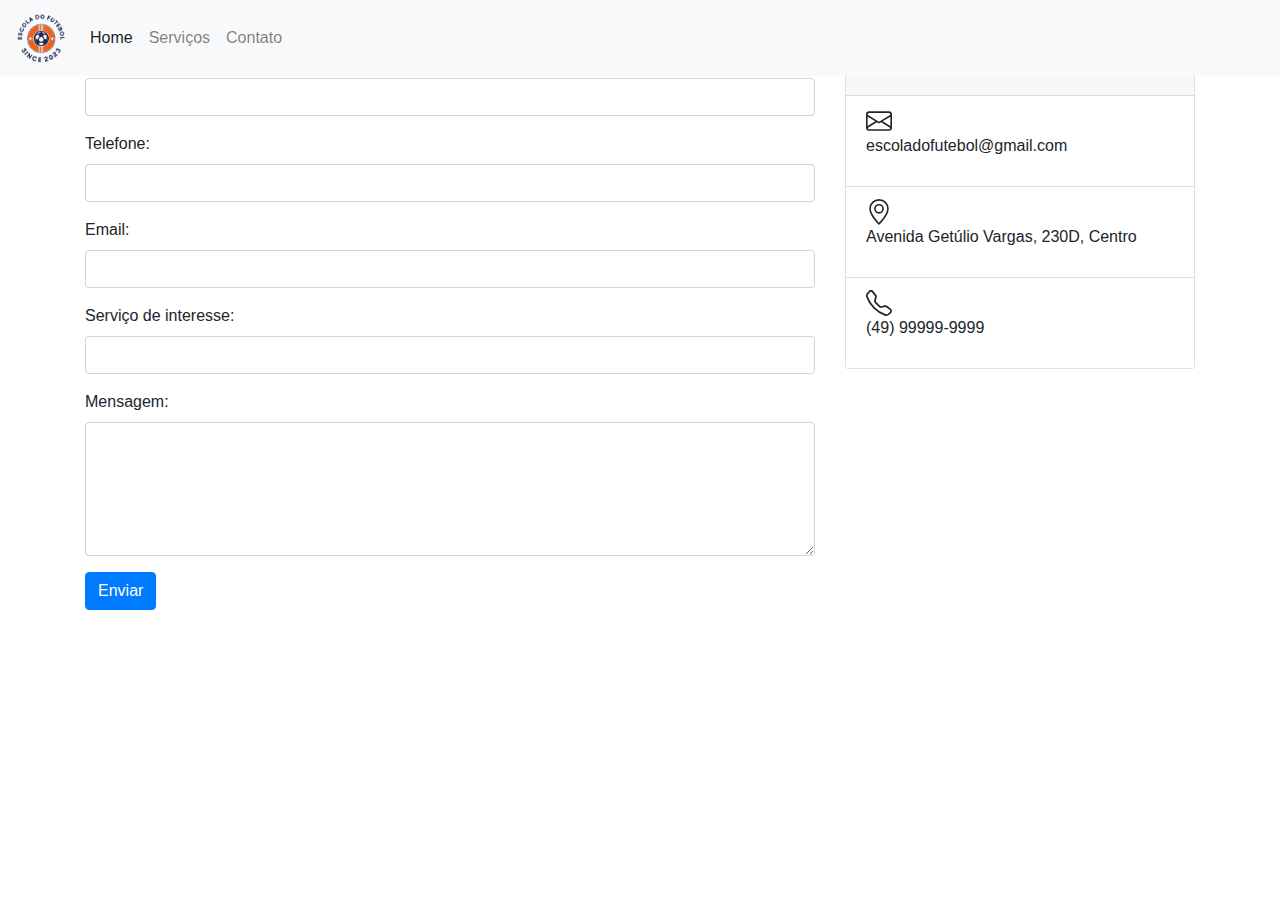
==== contact.html @ c1ec1e51 "images fix" ====
<!DOCTYPE html>
<html lang="en">
<head>
    <meta charset="UTF-8">
    <meta name="viewport" content="width=device-width, initial-scale=1.0">
    <title>Minha Navbar</title>
    <!-- Adicione os links para os arquivos CSS do Bootstrap -->
    <link href="https://maxcdn.bootstrapcdn.com/bootstrap/4.5.2/css/bootstrap.min.css" rel="stylesheet">
    <link href="contact.css" rel="stylesheet">

</head>
<body>

  <header>
    <nav class="navbar navbar-expand-md fixed-top  navbar-light bg-light">
      <a class="navbar-brand" href="#"><img src="logo2.png" height="50px" width="50px"></a>
      <button class="navbar-toggler" type="button" data-toggle="collapse" data-target="#navbarCollapse" aria-controls="navbarCollapse" aria-expanded="false" aria-label="Toggle navigation">
        <span class="navbar-toggler-icon"></span>
      </button>
      <div class="collapse navbar-collapse" id="navbarCollapse">
        <ul class="navbar-nav mr-auto">
          <li class="nav-item active">
            <a class="nav-link" href="index.html">Home <span class="sr-only">(current)</span></a>
          </li>
          <li class="nav-item">
            <a class="nav-link" href="servicos.html">Serviços</a>
             </li>
          <li class="nav-item">
            <a class="nav-link" href="contact.html">Contato</a>
             </li>
        </ul>
      </div>
    </nav>
  </header>

      <main class="main">
        <div class="container">
          <h2>Entre em Contato e solicite um Orçamento</h2>
          <div class="row">
            <div class="col-lg-8">
          <form action="#" method="post"> 
              <div class="form-group">
                  <label for="nome">Nome:</label>
                  <input type="text" class="form-control" id="nome" name="nome" required>
              </div>

              <div class="form-group">
                <label for="nome">Telefone:</label>
                <input type="text" class="form-control" id="telefone" name="telefone" required>
            </div>
      
      
              <div class="form-group">
                  <label for="email">Email:</label>
                  <input type="email" class="form-control" id="email" name="email" required>
              </div>
              <div class="form-group">
                <label for="email">Serviço de interesse:</label>
                <input type="email" class="form-control" id="serivco" name="servico" required>
            </div>
 
              <div class="form-group">
                  <label for="mensagem">Mensagem:</label>
                  <textarea class="form-control" id="mensagem" name="mensagem" rows="5" required></textarea>
              </div>
      
              <button type="submit" class="btn btn-primary">Enviar</button>
          </form>
            </div>
            <div class="col-sm-4 mt-8">
              <div class="card" style="width: 100%;">
                <div class="card-header">
                  Contatos
                </div>
                <ul class="list-group list-group-flush">
                  <li class="list-group-item"><svg xmlns="http://www.w3.org/2000/svg" width="26" height="26" fill="currentColor" class="bi bi-envelope" viewBox="0 0 16 16">
                    <path d="M0 4a2 2 0 0 1 2-2h12a2 2 0 0 1 2 2v8a2 2 0 0 1-2 2H2a2 2 0 0 1-2-2V4Zm2-1a1 1 0 0 0-1 1v.217l7 4.2 7-4.2V4a1 1 0 0 0-1-1H2Zm13 2.383-4.708 2.825L15 11.105V5.383Zm-.034 6.876-5.64-3.471L8 9.583l-1.326-.795-5.64 3.47A1 1 0 0 0 2 13h12a1 1 0 0 0 .966-.741ZM1 11.105l4.708-2.897L1 5.383v5.722Z"/>
                  </svg><p> escoladofutebol@gmail.com</p></li>
                  <li class="list-group-item"><svg xmlns="http://www.w3.org/2000/svg" width="26" height="26" fill="currentColor" class="bi bi-geo-alt" viewBox="0 0 16 16">
                    <path d="M12.166 8.94c-.524 1.062-1.234 2.12-1.96 3.07A31.493 31.493 0 0 1 8 14.58a31.481 31.481 0 0 1-2.206-2.57c-.726-.95-1.436-2.008-1.96-3.07C3.304 7.867 3 6.862 3 6a5 5 0 0 1 10 0c0 .862-.305 1.867-.834 2.94zM8 16s6-5.686 6-10A6 6 0 0 0 2 6c0 4.314 6 10 6 10z"/>
                    <path d="M8 8a2 2 0 1 1 0-4 2 2 0 0 1 0 4zm0 1a3 3 0 1 0 0-6 3 3 0 0 0 0 6z"/>
                  </svg><p>Avenida Getúlio Vargas, 230D, Centro</p></li>
                  <li class="list-group-item"><svg xmlns="http://www.w3.org/2000/svg" width="26" height="26" fill="currentColor" class="bi bi-telephone" viewBox="0 0 16 16">
                    <path d="M3.654 1.328a.678.678 0 0 0-1.015-.063L1.605 2.3c-.483.484-.661 1.169-.45 1.77a17.568 17.568 0 0 0 4.168 6.608 17.569 17.569 0 0 0 6.608 4.168c.601.211 1.286.033 1.77-.45l1.034-1.034a.678.678 0 0 0-.063-1.015l-2.307-1.794a.678.678 0 0 0-.58-.122l-2.19.547a1.745 1.745 0 0 1-1.657-.459L5.482 8.062a1.745 1.745 0 0 1-.46-1.657l.548-2.19a.678.678 0 0 0-.122-.58L3.654 1.328zM1.884.511a1.745 1.745 0 0 1 2.612.163L6.29 2.98c.329.423.445.974.315 1.494l-.547 2.19a.678.678 0 0 0 .178.643l2.457 2.457a.678.678 0 0 0 .644.178l2.189-.547a1.745 1.745 0 0 1 1.494.315l2.306 1.794c.829.645.905 1.87.163 2.611l-1.034 1.034c-.74.74-1.846 1.065-2.877.702a18.634 18.634 0 0 1-7.01-4.42 18.634 18.634 0 0 1-4.42-7.009c-.362-1.03-.037-2.137.703-2.877L1.885.511z"/>
                  </svg> <p>(49) 99999-9999</p></li>
                </ul>
              </div>    
            </div>
          </div>
      </div>
      </main>
</body>
</html>
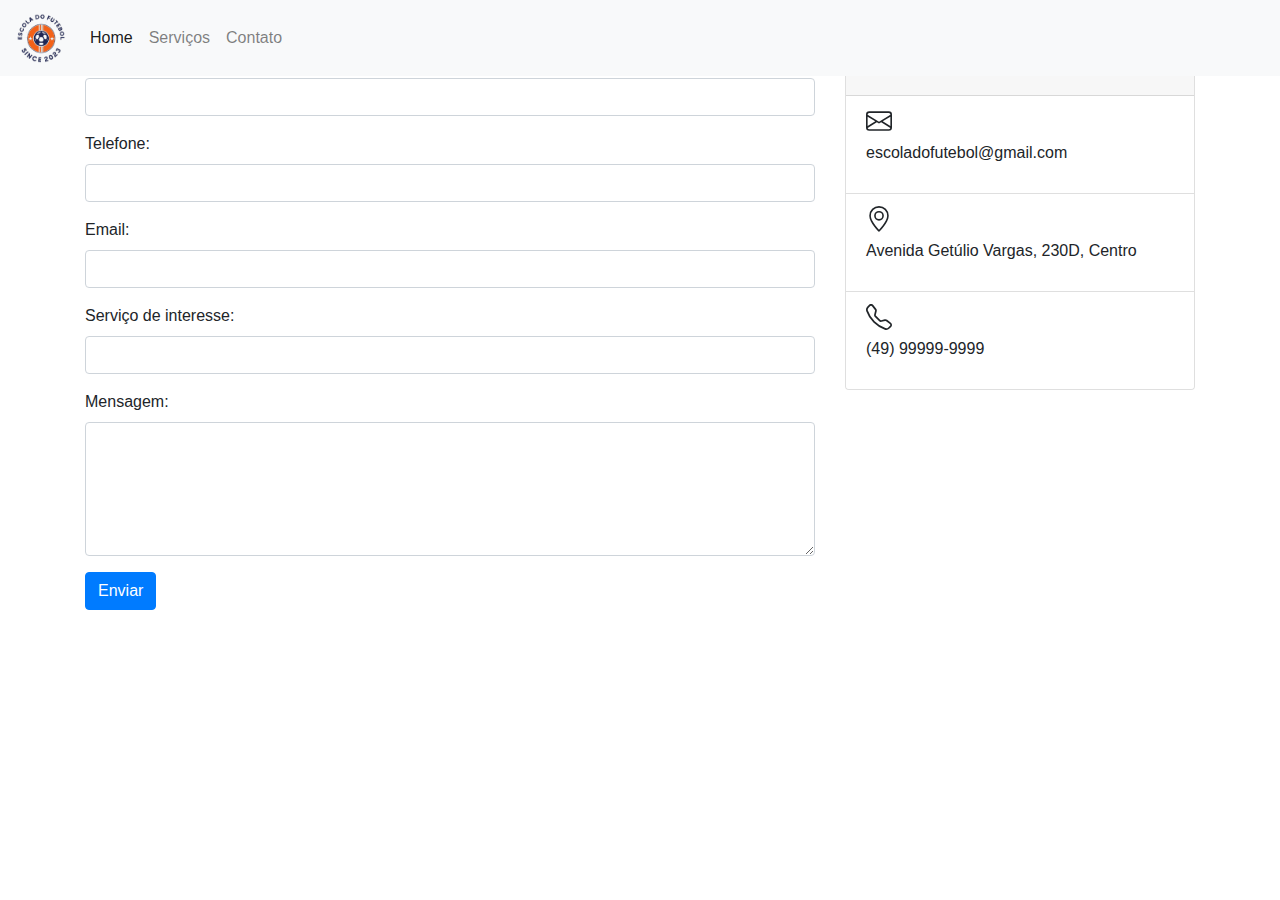
==== commit 85d78120: "Merge pull request #3 from mlongh/main" ====
--- a/contact.html
+++ b/contact.html
@@ -1,20 +1,36 @@
 <!DOCTYPE html>
 <html lang="en">
+
 <head>
-    <meta charset="UTF-8">
-    <meta name="viewport" content="width=device-width, initial-scale=1.0">
-    <title>Minha Navbar</title>
-    <!-- Adicione os links para os arquivos CSS do Bootstrap -->
-    <link href="https://maxcdn.bootstrapcdn.com/bootstrap/4.5.2/css/bootstrap.min.css" rel="stylesheet">
-    <link href="contact.css" rel="stylesheet">
+  <meta charset="UTF-8">
+  <meta name="viewport" content="width=device-width, initial-scale=1.0">
+  <title>Contato</title>
+  <meta name="viewport" content="width=device-width, initial-scale=1.0">
+  <link rel="stylesheet" href="https://stackpath.bootstrapcdn.com/bootstrap/4.1.3/css/bootstrap.min.css"
+    integrity="sha384-MCw98/SFnGE8fJT3GXwEOngsV7Zt27NXFoaoApmYm81iuXoPkFOJwJ8ERdknLPMO" crossorigin="anonymous">
+  <link rel="stylesheet" href="https://maxcdn.bootstrapcdn.com/bootstrap/4.0.0/css/bootstrap.min.css"
+    integrity="sha384-Gn5384xqQ1aoWXA+058RXPxPg6fy4IWvTNh0E263XmFcJlSAwiGgFAW/dAiS6JXm" crossorigin="anonymous">
+
+  <script src="https://code.jquery.com/jquery-3.2.1.slim.min.js"
+    integrity="sha384-KJ3o2DKtIkvYIK3UENzmM7KCkRr/rE9/Qpg6aAZGJwFDMVNA/GpGFF93hXpG5KkN"
+    crossorigin="anonymous"></script>
+  <script src="https://cdnjs.cloudflare.com/ajax/libs/popper.js/1.12.9/umd/popper.min.js"
+    integrity="sha384-ApNbgh9B+Y1QKtv3Rn7W3mgPxhU9K/ScQsAP7hUibX39j7fakFPskvXusvfa0b4Q"
+    crossorigin="anonymous"></script>
+  <script src="https://maxcdn.bootstrapcdn.com/bootstrap/4.0.0/js/bootstrap.min.js"
+    integrity="sha384-JZR6Spejh4U02d8jOt6vLEHfe/JQGiRRSQQxSfFWpi1MquVdAyjUar5+76PVCmYl"
+    crossorigin="anonymous"></script>
+  <link href="style.css" rel="stylesheet">
+  <link href="contact.css" rel="stylesheet">
 
 </head>
+
 <body>
-
   <header>
     <nav class="navbar navbar-expand-md fixed-top  navbar-light bg-light">
-      <a class="navbar-brand" href="#"><img src="logo2.png" height="50px" width="50px"></a>
-      <button class="navbar-toggler" type="button" data-toggle="collapse" data-target="#navbarCollapse" aria-controls="navbarCollapse" aria-expanded="false" aria-label="Toggle navigation">
+      <a class="navbar-brand" href="index.html"><img src="logo2.png" height="50px" width="50px"></a>
+      <button class="navbar-toggler" type="button" data-toggle="collapse" data-target="#navbarCollapse"
+        aria-controls="navbarCollapse" aria-expanded="false" aria-label="Toggle navigation">
         <span class="navbar-toggler-icon"></span>
       </button>
       <div class="collapse navbar-collapse" id="navbarCollapse">
@@ -24,70 +40,80 @@
           </li>
           <li class="nav-item">
             <a class="nav-link" href="servicos.html">Serviços</a>
-             </li>
+          </li>
           <li class="nav-item">
             <a class="nav-link" href="contact.html">Contato</a>
-             </li>
+          </li>
         </ul>
       </div>
     </nav>
   </header>
 
-      <main class="main">
-        <div class="container">
-          <h2>Entre em Contato e solicite um Orçamento</h2>
-          <div class="row">
-            <div class="col-lg-8">
-          <form action="#" method="post"> 
-              <div class="form-group">
-                  <label for="nome">Nome:</label>
-                  <input type="text" class="form-control" id="nome" name="nome" required>
-              </div>
-
-              <div class="form-group">
-                <label for="nome">Telefone:</label>
-                <input type="text" class="form-control" id="telefone" name="telefone" required>
+  <main class="main">
+    <div class="container">
+      <h2 class="featurette-heading">Entre em Contato e solicite um Orçamento</h2>
+      <div class="row">
+        <div class="col-lg-8">
+          <form action="#" method="post">
+            <div class="form-group">
+              <label for="nome">Nome:</label>
+              <input type="text" class="form-control" id="nome" name="nome" required>
             </div>
-      
-      
-              <div class="form-group">
-                  <label for="email">Email:</label>
-                  <input type="email" class="form-control" id="email" name="email" required>
-              </div>
-              <div class="form-group">
-                <label for="email">Serviço de interesse:</label>
-                <input type="email" class="form-control" id="serivco" name="servico" required>
+            <div class="form-group">
+              <label for="nome">Telefone:</label>
+              <input type="text" class="form-control" id="telefone" name="telefone" required>
             </div>
- 
-              <div class="form-group">
-                  <label for="mensagem">Mensagem:</label>
-                  <textarea class="form-control" id="mensagem" name="mensagem" rows="5" required></textarea>
-              </div>
-      
-              <button type="submit" class="btn btn-primary">Enviar</button>
+            <div class="form-group">
+              <label for="email">Email:</label>
+              <input type="email" class="form-control" id="email" name="email" required>
+            </div>
+            <div class="form-group">
+              <label for="email">Serviço de interesse:</label>
+              <input type="email" class="form-control" id="serivco" name="servico" required>
+            </div>
+            <div class="form-group">
+              <label for="mensagem">Mensagem:</label>
+              <textarea class="form-control" id="mensagem" name="mensagem" rows="5" required></textarea>
+            </div>
+            <button type="submit" class="btn btn-primary">Enviar</button>
           </form>
+        </div>
+        <div class="col-sm-4 mt-8">
+          <div class="card" style="width: 100%;">
+            <div class="card-header">
+              Contatos
             </div>
-            <div class="col-sm-4 mt-8">
-              <div class="card" style="width: 100%;">
-                <div class="card-header">
-                  Contatos
-                </div>
-                <ul class="list-group list-group-flush">
-                  <li class="list-group-item"><svg xmlns="http://www.w3.org/2000/svg" width="26" height="26" fill="currentColor" class="bi bi-envelope" viewBox="0 0 16 16">
-                    <path d="M0 4a2 2 0 0 1 2-2h12a2 2 0 0 1 2 2v8a2 2 0 0 1-2 2H2a2 2 0 0 1-2-2V4Zm2-1a1 1 0 0 0-1 1v.217l7 4.2 7-4.2V4a1 1 0 0 0-1-1H2Zm13 2.383-4.708 2.825L15 11.105V5.383Zm-.034 6.876-5.64-3.471L8 9.583l-1.326-.795-5.64 3.47A1 1 0 0 0 2 13h12a1 1 0 0 0 .966-.741ZM1 11.105l4.708-2.897L1 5.383v5.722Z"/>
-                  </svg><p> escoladofutebol@gmail.com</p></li>
-                  <li class="list-group-item"><svg xmlns="http://www.w3.org/2000/svg" width="26" height="26" fill="currentColor" class="bi bi-geo-alt" viewBox="0 0 16 16">
-                    <path d="M12.166 8.94c-.524 1.062-1.234 2.12-1.96 3.07A31.493 31.493 0 0 1 8 14.58a31.481 31.481 0 0 1-2.206-2.57c-.726-.95-1.436-2.008-1.96-3.07C3.304 7.867 3 6.862 3 6a5 5 0 0 1 10 0c0 .862-.305 1.867-.834 2.94zM8 16s6-5.686 6-10A6 6 0 0 0 2 6c0 4.314 6 10 6 10z"/>
-                    <path d="M8 8a2 2 0 1 1 0-4 2 2 0 0 1 0 4zm0 1a3 3 0 1 0 0-6 3 3 0 0 0 0 6z"/>
-                  </svg><p>Avenida Getúlio Vargas, 230D, Centro</p></li>
-                  <li class="list-group-item"><svg xmlns="http://www.w3.org/2000/svg" width="26" height="26" fill="currentColor" class="bi bi-telephone" viewBox="0 0 16 16">
-                    <path d="M3.654 1.328a.678.678 0 0 0-1.015-.063L1.605 2.3c-.483.484-.661 1.169-.45 1.77a17.568 17.568 0 0 0 4.168 6.608 17.569 17.569 0 0 0 6.608 4.168c.601.211 1.286.033 1.77-.45l1.034-1.034a.678.678 0 0 0-.063-1.015l-2.307-1.794a.678.678 0 0 0-.58-.122l-2.19.547a1.745 1.745 0 0 1-1.657-.459L5.482 8.062a1.745 1.745 0 0 1-.46-1.657l.548-2.19a.678.678 0 0 0-.122-.58L3.654 1.328zM1.884.511a1.745 1.745 0 0 1 2.612.163L6.29 2.98c.329.423.445.974.315 1.494l-.547 2.19a.678.678 0 0 0 .178.643l2.457 2.457a.678.678 0 0 0 .644.178l2.189-.547a1.745 1.745 0 0 1 1.494.315l2.306 1.794c.829.645.905 1.87.163 2.611l-1.034 1.034c-.74.74-1.846 1.065-2.877.702a18.634 18.634 0 0 1-7.01-4.42 18.634 18.634 0 0 1-4.42-7.009c-.362-1.03-.037-2.137.703-2.877L1.885.511z"/>
-                  </svg> <p>(49) 99999-9999</p></li>
-                </ul>
-              </div>    
-            </div>
+            <ul class="list-group list-group-flush">
+              <li class="list-group-item">
+                <svg xmlns="http://www.w3.org/2000/svg" width="26" height="26" fill="currentColor"
+                  class="bi bi-envelope" viewBox="0 0 16 16">
+                  <path
+                    d="M0 4a2 2 0 0 1 2-2h12a2 2 0 0 1 2 2v8a2 2 0 0 1-2 2H2a2 2 0 0 1-2-2V4Zm2-1a1 1 0 0 0-1 1v.217l7 4.2 7-4.2V4a1 1 0 0 0-1-1H2Zm13 2.383-4.708 2.825L15 11.105V5.383Zm-.034 6.876-5.64-3.471L8 9.583l-1.326-.795-5.64 3.47A1 1 0 0 0 2 13h12a1 1 0 0 0 .966-.741ZM1 11.105l4.708-2.897L1 5.383v5.722Z" />
+                </svg>
+                <p> escoladofutebol@gmail.com</p>
+              </li>
+              <li class="list-group-item">
+                <svg xmlns="http://www.w3.org/2000/svg" width="26" height="26" fill="currentColor" class="bi bi-geo-alt"
+                  viewBox="0 0 16 16">
+                  <path
+                    d="M12.166 8.94c-.524 1.062-1.234 2.12-1.96 3.07A31.493 31.493 0 0 1 8 14.58a31.481 31.481 0 0 1-2.206-2.57c-.726-.95-1.436-2.008-1.96-3.07C3.304 7.867 3 6.862 3 6a5 5 0 0 1 10 0c0 .862-.305 1.867-.834 2.94zM8 16s6-5.686 6-10A6 6 0 0 0 2 6c0 4.314 6 10 6 10z" />
+                  <path d="M8 8a2 2 0 1 1 0-4 2 2 0 0 1 0 4zm0 1a3 3 0 1 0 0-6 3 3 0 0 0 0 6z" />
+                </svg>
+                <p>Avenida Getúlio Vargas, 230D, Centro</p>
+              </li>
+              <li class="list-group-item">
+                <svg xmlns="http://www.w3.org/2000/svg" width="26" height="26" fill="currentColor"
+                  class="bi bi-telephone" viewBox="0 0 16 16">
+                  <path
+                    d="M3.654 1.328a.678.678 0 0 0-1.015-.063L1.605 2.3c-.483.484-.661 1.169-.45 1.77a17.568 17.568 0 0 0 4.168 6.608 17.569 17.569 0 0 0 6.608 4.168c.601.211 1.286.033 1.77-.45l1.034-1.034a.678.678 0 0 0-.063-1.015l-2.307-1.794a.678.678 0 0 0-.58-.122l-2.19.547a1.745 1.745 0 0 1-1.657-.459L5.482 8.062a1.745 1.745 0 0 1-.46-1.657l.548-2.19a.678.678 0 0 0-.122-.58L3.654 1.328zM1.884.511a1.745 1.745 0 0 1 2.612.163L6.29 2.98c.329.423.445.974.315 1.494l-.547 2.19a.678.678 0 0 0 .178.643l2.457 2.457a.678.678 0 0 0 .644.178l2.189-.547a1.745 1.745 0 0 1 1.494.315l2.306 1.794c.829.645.905 1.87.163 2.611l-1.034 1.034c-.74.74-1.846 1.065-2.877.702a18.634 18.634 0 0 1-7.01-4.42 18.634 18.634 0 0 1-4.42-7.009c-.362-1.03-.037-2.137.703-2.877L1.885.511z" />
+                </svg>
+                <p>(49) 99999-9999</p>
+              </li>
+            </ul>
           </div>
+        </div>
       </div>
-      </main>
+    </div>
+  </main>
 </body>
-</html>
+</html>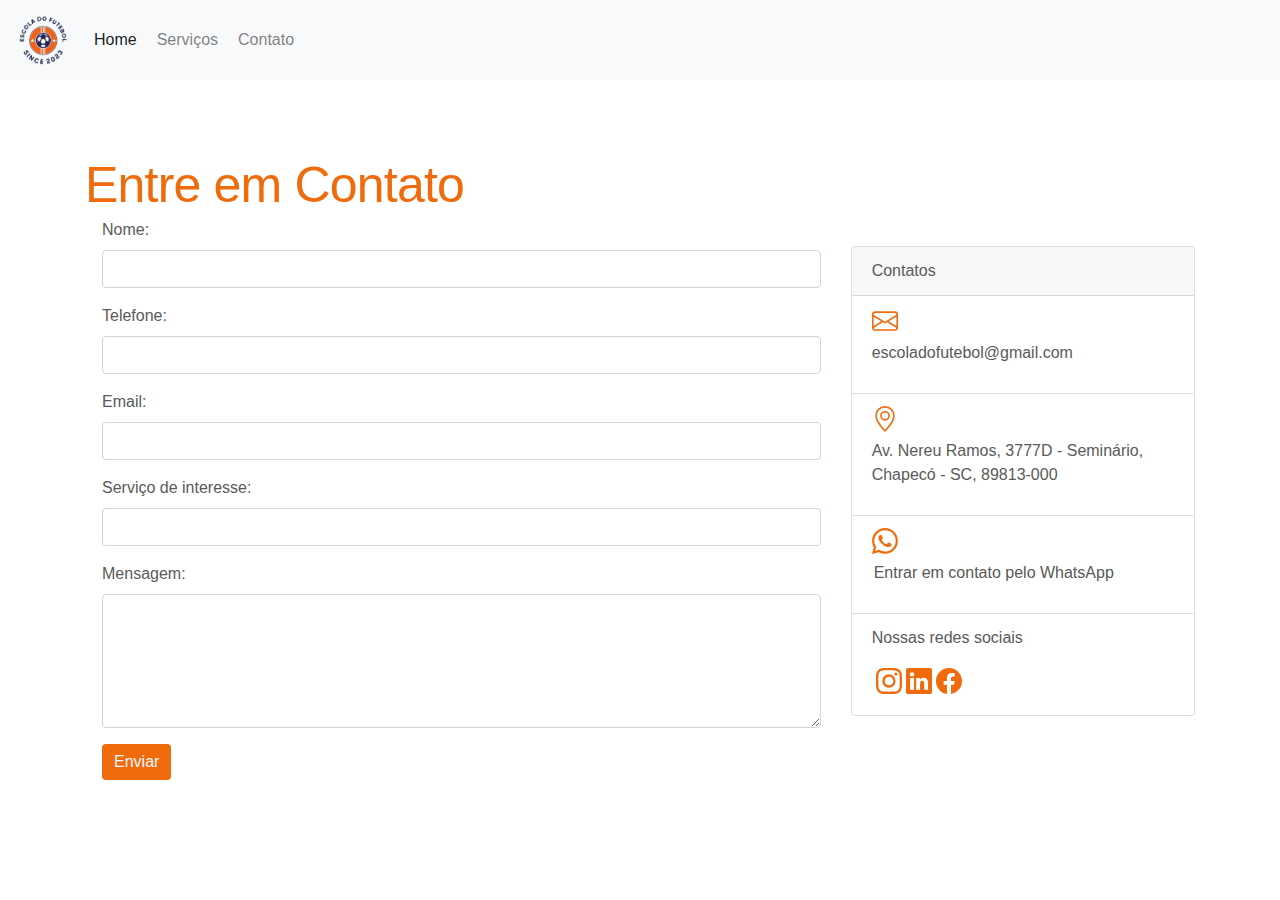
==== commit bb8233f2: "fixes" ====
--- a/contact.html
+++ b/contact.html
@@ -51,7 +51,7 @@
 
   <main class="main">
     <div class="container">
-      <h2 class="featurette-heading">Entre em Contato e solicite um Orçamento</h2>
+      <h2 class="featurette-heading">Entre em Contato</h2>
       <div class="row">
         <div class="col-lg-8">
           <form action="#" method="post">
@@ -99,15 +99,41 @@
                     d="M12.166 8.94c-.524 1.062-1.234 2.12-1.96 3.07A31.493 31.493 0 0 1 8 14.58a31.481 31.481 0 0 1-2.206-2.57c-.726-.95-1.436-2.008-1.96-3.07C3.304 7.867 3 6.862 3 6a5 5 0 0 1 10 0c0 .862-.305 1.867-.834 2.94zM8 16s6-5.686 6-10A6 6 0 0 0 2 6c0 4.314 6 10 6 10z" />
                   <path d="M8 8a2 2 0 1 1 0-4 2 2 0 0 1 0 4zm0 1a3 3 0 1 0 0-6 3 3 0 0 0 0 6z" />
                 </svg>
-                <p>Avenida Getúlio Vargas, 230D, Centro</p>
+                <p>Av. Nereu Ramos, 3777D - Seminário, Chapecó - SC, 89813-000</p>
               </li>
               <li class="list-group-item">
                 <svg xmlns="http://www.w3.org/2000/svg" width="26" height="26" fill="currentColor"
-                  class="bi bi-telephone" viewBox="0 0 16 16">
+                  class="bi bi-whatsapp" viewBox="0 0 16 16">
                   <path
-                    d="M3.654 1.328a.678.678 0 0 0-1.015-.063L1.605 2.3c-.483.484-.661 1.169-.45 1.77a17.568 17.568 0 0 0 4.168 6.608 17.569 17.569 0 0 0 6.608 4.168c.601.211 1.286.033 1.77-.45l1.034-1.034a.678.678 0 0 0-.063-1.015l-2.307-1.794a.678.678 0 0 0-.58-.122l-2.19.547a1.745 1.745 0 0 1-1.657-.459L5.482 8.062a1.745 1.745 0 0 1-.46-1.657l.548-2.19a.678.678 0 0 0-.122-.58L3.654 1.328zM1.884.511a1.745 1.745 0 0 1 2.612.163L6.29 2.98c.329.423.445.974.315 1.494l-.547 2.19a.678.678 0 0 0 .178.643l2.457 2.457a.678.678 0 0 0 .644.178l2.189-.547a1.745 1.745 0 0 1 1.494.315l2.306 1.794c.829.645.905 1.87.163 2.611l-1.034 1.034c-.74.74-1.846 1.065-2.877.702a18.634 18.634 0 0 1-7.01-4.42 18.634 18.634 0 0 1-4.42-7.009c-.362-1.03-.037-2.137.703-2.877L1.885.511z" />
+                    d="M13.601 2.326A7.854 7.854 0 0 0 7.994 0C3.627 0 .068 3.558.064 7.926c0 1.399.366 2.76 1.057 3.965L0 16l4.204-1.102a7.933 7.933 0 0 0 3.79.965h.004c4.368 0 7.926-3.558 7.93-7.93A7.898 7.898 0 0 0 13.6 2.326zM7.994 14.521a6.573 6.573 0 0 1-3.356-.92l-.24-.144-2.494.654.666-2.433-.156-.251a6.56 6.56 0 0 1-1.007-3.505c0-3.626 2.957-6.584 6.591-6.584a6.56 6.56 0 0 1 4.66 1.931 6.557 6.557 0 0 1 1.928 4.66c-.004 3.639-2.961 6.592-6.592 6.592zm3.615-4.934c-.197-.099-1.17-.578-1.353-.646-.182-.065-.315-.099-.445.099-.133.197-.513.646-.627.775-.114.133-.232.148-.43.05-.197-.1-.836-.308-1.592-.985-.59-.525-.985-1.175-1.103-1.372-.114-.198-.011-.304.088-.403.087-.088.197-.232.296-.346.1-.114.133-.198.198-.33.065-.134.034-.248-.015-.347-.05-.099-.445-1.076-.612-1.47-.16-.389-.323-.335-.445-.34-.114-.007-.247-.007-.38-.007a.729.729 0 0 0-.529.247c-.182.198-.691.677-.691 1.654 0 .977.71 1.916.81 2.049.098.133 1.394 2.132 3.383 2.992.47.205.84.326 1.129.418.475.152.904.129 1.246.08.38-.058 1.171-.48 1.338-.943.164-.464.164-.86.114-.943-.049-.084-.182-.133-.38-.232z" />
                 </svg>
-                <p>(49) 99999-9999</p>
+                <p><a href="wa.link/30e2x3">Entrar em contato pelo WhatsApp</a></p>
+              </li>
+              <li class="list-group-item">
+                <p>Nossas redes sociais</p>
+                <div class="row">
+                  <a href="https://www.instagram.com">
+                    <svg xmlns="http://www.w3.org/2000/svg" width="26" height="26" fill="currentColor"
+                      class="bi bi-instagram" viewBox="0 0 16 16">
+                      <path
+                        d="M8 0C5.829 0 5.556.01 4.703.048 3.85.088 3.269.222 2.76.42a3.917 3.917 0 0 0-1.417.923A3.927 3.927 0 0 0 .42 2.76C.222 3.268.087 3.85.048 4.7.01 5.555 0 5.827 0 8.001c0 2.172.01 2.444.048 3.297.04.852.174 1.433.372 1.942.205.526.478.972.923 1.417.444.445.89.719 1.416.923.51.198 1.09.333 1.942.372C5.555 15.99 5.827 16 8 16s2.444-.01 3.298-.048c.851-.04 1.434-.174 1.943-.372a3.916 3.916 0 0 0 1.416-.923c.445-.445.718-.891.923-1.417.197-.509.332-1.09.372-1.942C15.99 10.445 16 10.173 16 8s-.01-2.445-.048-3.299c-.04-.851-.175-1.433-.372-1.941a3.926 3.926 0 0 0-.923-1.417A3.911 3.911 0 0 0 13.24.42c-.51-.198-1.092-.333-1.943-.372C10.443.01 10.172 0 7.998 0h.003zm-.717 1.442h.718c2.136 0 2.389.007 3.232.046.78.035 1.204.166 1.486.275.373.145.64.319.92.599.28.28.453.546.598.92.11.281.24.705.275 1.485.039.843.047 1.096.047 3.231s-.008 2.389-.047 3.232c-.035.78-.166 1.203-.275 1.485a2.47 2.47 0 0 1-.599.919c-.28.28-.546.453-.92.598-.28.11-.704.24-1.485.276-.843.038-1.096.047-3.232.047s-2.39-.009-3.233-.047c-.78-.036-1.203-.166-1.485-.276a2.478 2.478 0 0 1-.92-.598 2.48 2.48 0 0 1-.6-.92c-.109-.281-.24-.705-.275-1.485-.038-.843-.046-1.096-.046-3.233 0-2.136.008-2.388.046-3.231.036-.78.166-1.204.276-1.486.145-.373.319-.64.599-.92.28-.28.546-.453.92-.598.282-.11.705-.24 1.485-.276.738-.034 1.024-.044 2.515-.045v.002zm4.988 1.328a.96.96 0 1 0 0 1.92.96.96 0 0 0 0-1.92zm-4.27 1.122a4.109 4.109 0 1 0 0 8.217 4.109 4.109 0 0 0 0-8.217zm0 1.441a2.667 2.667 0 1 1 0 5.334 2.667 2.667 0 0 1 0-5.334z" />
+                    </svg>
+                  </a>
+                  <a href="https://www.linkedin.com">
+                    <svg xmlns="http://www.w3.org/2000/svg" width="26" height="26" fill="currentColor"
+                      class="bi bi-linkedin" viewBox="0 0 16 16">
+                      <path
+                        d="M0 1.146C0 .513.526 0 1.175 0h13.65C15.474 0 16 .513 16 1.146v13.708c0 .633-.526 1.146-1.175 1.146H1.175C.526 16 0 15.487 0 14.854V1.146zm4.943 12.248V6.169H2.542v7.225h2.401zm-1.2-8.212c.837 0 1.358-.554 1.358-1.248-.015-.709-.52-1.248-1.342-1.248-.822 0-1.359.54-1.359 1.248 0 .694.521 1.248 1.327 1.248h.016zm4.908 8.212V9.359c0-.216.016-.432.08-.586.173-.431.568-.878 1.232-.878.869 0 1.216.662 1.216 1.634v3.865h2.401V9.25c0-2.22-1.184-3.252-2.764-3.252-1.274 0-1.845.7-2.165 1.193v.025h-.016a5.54 5.54 0 0 1 .016-.025V6.169h-2.4c.03.678 0 7.225 0 7.225h2.4z" />
+                    </svg>
+                  </a>
+                  <a href="https://www.facebook.com">
+                    <svg xmlns="http://www.w3.org/2000/svg" width="26" height="26" fill="currentColor"
+                      class="bi bi-facebook" viewBox="0 0 16 16">
+                      <path
+                        d="M16 8.049c0-4.446-3.582-8.05-8-8.05C3.58 0-.002 3.603-.002 8.05c0 4.017 2.926 7.347 6.75 7.951v-5.625h-2.03V8.05H6.75V6.275c0-2.017 1.195-3.131 3.022-3.131.876 0 1.791.157 1.791.157v1.98h-1.009c-.993 0-1.303.621-1.303 1.258v1.51h2.218l-.354 2.326H9.25V16c3.824-.604 6.75-3.934 6.75-7.951z" />
+                    </svg>
+                  </a>
+                </div>
               </li>
             </ul>
           </div>
@@ -116,4 +142,5 @@
     </div>
   </main>
 </body>
+
 </html>--- a/style.css
+++ b/style.css
@@ -0,0 +1,140 @@
+/* GLOBAL STYLES
+-------------------------------------------------- */
+/* Padding below the footer and lighter body text */
+
+body {
+    padding-top: 3rem;
+    padding-bottom: 3rem;
+    color: #5a5a5a;
+  }
+  
+  
+  /* CUSTOMIZE THE CAROUSEL
+  -------------------------------------------------- */
+  
+  /* Carousel base class */
+  .carousel {
+    margin-bottom: 4rem;
+
+      margin-top: 66px;
+
+  }
+  /* Since positioning the image, we need to help out the caption */
+  .carousel-caption {
+    bottom: 3rem;
+    z-index: 10;
+  }
+  
+  /* Declare heights because of positioning of img element */
+  .carousel-item {
+    height: 32rem;
+    background-color: #777;
+  }
+  .carousel-item > img {
+    position: absolute;
+    top: 0;
+    left: 0;
+    min-width: 100%;
+    height: 42rem;
+  }
+  
+  
+  /* MARKETING CONTENT
+  -------------------------------------------------- */
+  
+  /* Center align the text within the three columns below the carousel */
+  .marketing .col-lg-4 {
+    margin-bottom: 1.5rem;
+    text-align: center;
+  }
+  .marketing h2 {
+    font-weight: 400;
+  }
+  .marketing .col-lg-4 p {
+    margin-right: .75rem;
+    margin-left: .75rem;
+  }
+  
+  
+  /* Featurettes
+  ------------------------- */
+  
+  .featurette-divider {
+    margin: 5rem 0; /* Space out the Bootstrap <hr> more */
+  }
+  
+  /* Thin out the marketing headings */
+  .featurette-heading {
+    font-weight: 300;
+    line-height: 1;
+    letter-spacing: -.05rem;
+  }
+  
+  
+  /* RESPONSIVE CSS
+  -------------------------------------------------- */
+  
+  @media (min-width: 40em) {
+    /* Bump up size of carousel content */
+    .carousel-caption p {
+      margin-bottom: 1.25rem;
+      font-size: 1.25rem;
+      line-height: 1.4;
+    }
+  
+    .featurette-heading {
+      font-size: 50px;
+    }
+  }
+  
+  @media (min-width: 62em) {
+    .featurette-heading {
+      margin-top: 7rem;
+    }
+  }
+
+    .carousel-title{
+      color: red;
+    }
+
+h2, h1{
+  color:  rgb(240, 107, 12);
+}
+
+.content{
+  margin: 42px;
+}
+
+.btn {
+  background-color:  rgb(240, 107, 12);
+  border:  rgb(240, 107, 12);
+  color: aliceblue;
+}
+
+.btn:hover{
+color:  rgb(255, 196, 154);
+border-style: none;
+}
+
+.blog-footer {
+  padding: 2.5rem 0;
+  color: #999;
+  text-align: center;
+  background-color: #f9f9f9;
+  border-top: .05rem solid #e5e5e5;
+}
+.blog-footer p:last-child {
+  margin-bottom: 0;
+}
+
+a{
+  color: rgb(240, 107, 12) ;
+}
+
+span{
+  color: rgb(240, 107, 12) ;
+}
+
+.depoimentos-titulo{
+  margin-bottom: 48px;
+}--- a/contact.css
+++ b/contact.css
@@ -0,0 +1,46 @@
+.main{
+    margin-top: 96px;
+}
+
+.btn {
+    background-color:  rgb(240, 107, 12);
+    border:  rgb(240, 107, 12);
+    color: aliceblue;
+  }
+  
+  .btn:hover{
+  color:  rgb(255, 196, 154);
+  border-style: none;
+  }
+
+  h2{
+    color:  rgb(240, 107, 12);
+  }
+
+  svg{
+    color:  rgb(240, 107, 12);
+  }
+
+  p{
+    font-weight: 500;
+  }
+
+  .card{
+    margin-top: 28px;
+  }
+
+  a{
+    text-decoration: none;
+    color: rgb(88, 88, 88);
+    margin: 2px;
+  }
+
+  a:hover{
+    text-decoration: none;
+    border-style: none;
+    color:  rgb(240, 107, 12);
+  }
+
+  .row{
+    margin-left: 2px;
+  }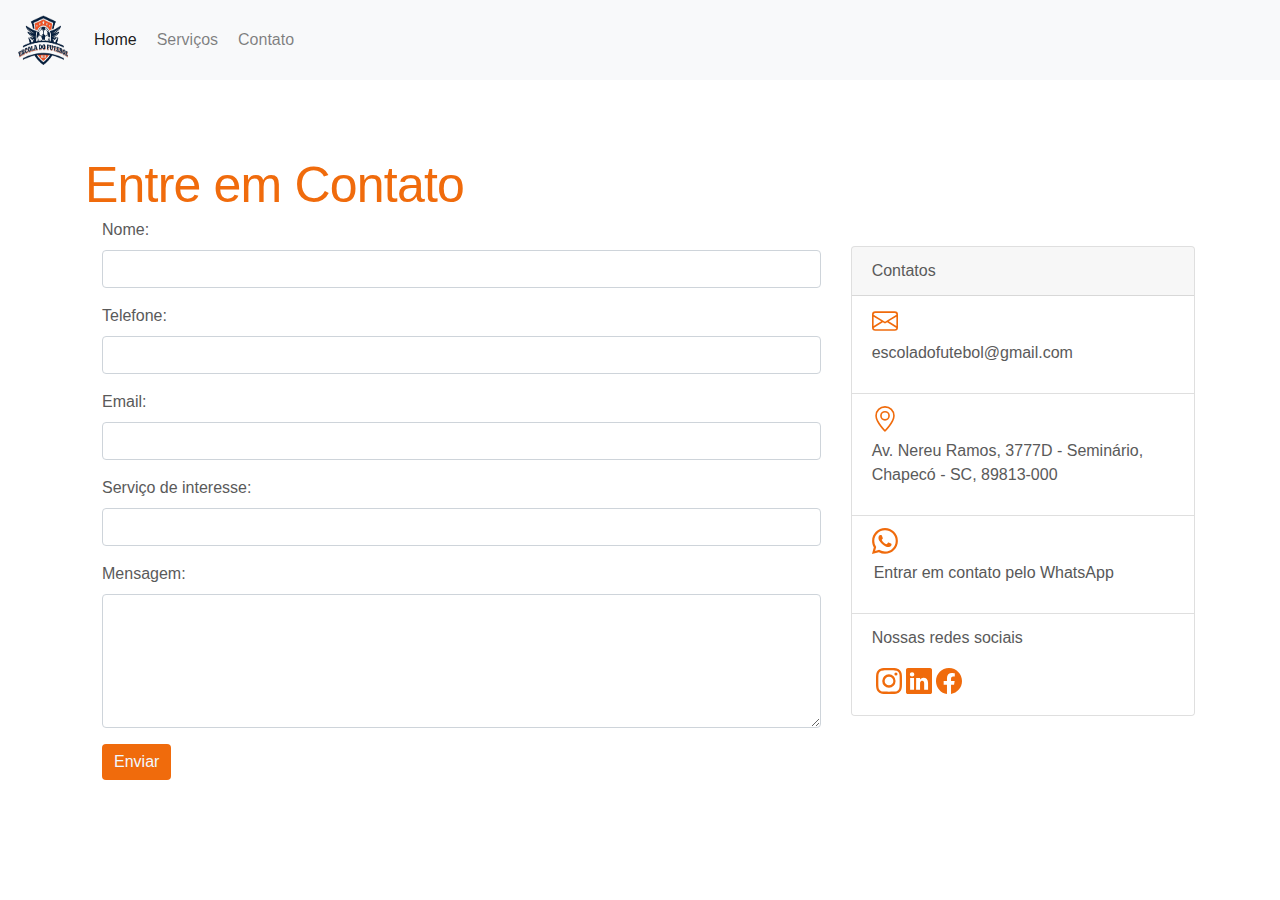
==== commit 0f0dc635: "Changing file structure" ====
--- a/contact.html
+++ b/contact.html
@@ -28,7 +28,7 @@
 <body>
   <header>
     <nav class="navbar navbar-expand-md fixed-top  navbar-light bg-light">
-      <a class="navbar-brand" href="index.html"><img src="logo2.png" height="50px" width="50px"></a>
+      <a class="navbar-brand" href="index.html"><img src="./img/logo.png" height="50px" width="50px"></a>
       <button class="navbar-toggler" type="button" data-toggle="collapse" data-target="#navbarCollapse"
         aria-controls="navbarCollapse" aria-expanded="false" aria-label="Toggle navigation">
         <span class="navbar-toggler-icon"></span>
@@ -107,7 +107,7 @@
                   <path
                     d="M13.601 2.326A7.854 7.854 0 0 0 7.994 0C3.627 0 .068 3.558.064 7.926c0 1.399.366 2.76 1.057 3.965L0 16l4.204-1.102a7.933 7.933 0 0 0 3.79.965h.004c4.368 0 7.926-3.558 7.93-7.93A7.898 7.898 0 0 0 13.6 2.326zM7.994 14.521a6.573 6.573 0 0 1-3.356-.92l-.24-.144-2.494.654.666-2.433-.156-.251a6.56 6.56 0 0 1-1.007-3.505c0-3.626 2.957-6.584 6.591-6.584a6.56 6.56 0 0 1 4.66 1.931 6.557 6.557 0 0 1 1.928 4.66c-.004 3.639-2.961 6.592-6.592 6.592zm3.615-4.934c-.197-.099-1.17-.578-1.353-.646-.182-.065-.315-.099-.445.099-.133.197-.513.646-.627.775-.114.133-.232.148-.43.05-.197-.1-.836-.308-1.592-.985-.59-.525-.985-1.175-1.103-1.372-.114-.198-.011-.304.088-.403.087-.088.197-.232.296-.346.1-.114.133-.198.198-.33.065-.134.034-.248-.015-.347-.05-.099-.445-1.076-.612-1.47-.16-.389-.323-.335-.445-.34-.114-.007-.247-.007-.38-.007a.729.729 0 0 0-.529.247c-.182.198-.691.677-.691 1.654 0 .977.71 1.916.81 2.049.098.133 1.394 2.132 3.383 2.992.47.205.84.326 1.129.418.475.152.904.129 1.246.08.38-.058 1.171-.48 1.338-.943.164-.464.164-.86.114-.943-.049-.084-.182-.133-.38-.232z" />
                 </svg>
-                <p><a href="wa.link/30e2x3">Entrar em contato pelo WhatsApp</a></p>
+                <p><a href="https://api.whatsapp.com/send?phone=9999999999999">Entrar em contato pelo WhatsApp</a></p>
               </li>
               <li class="list-group-item">
                 <p>Nossas redes sociais</p>
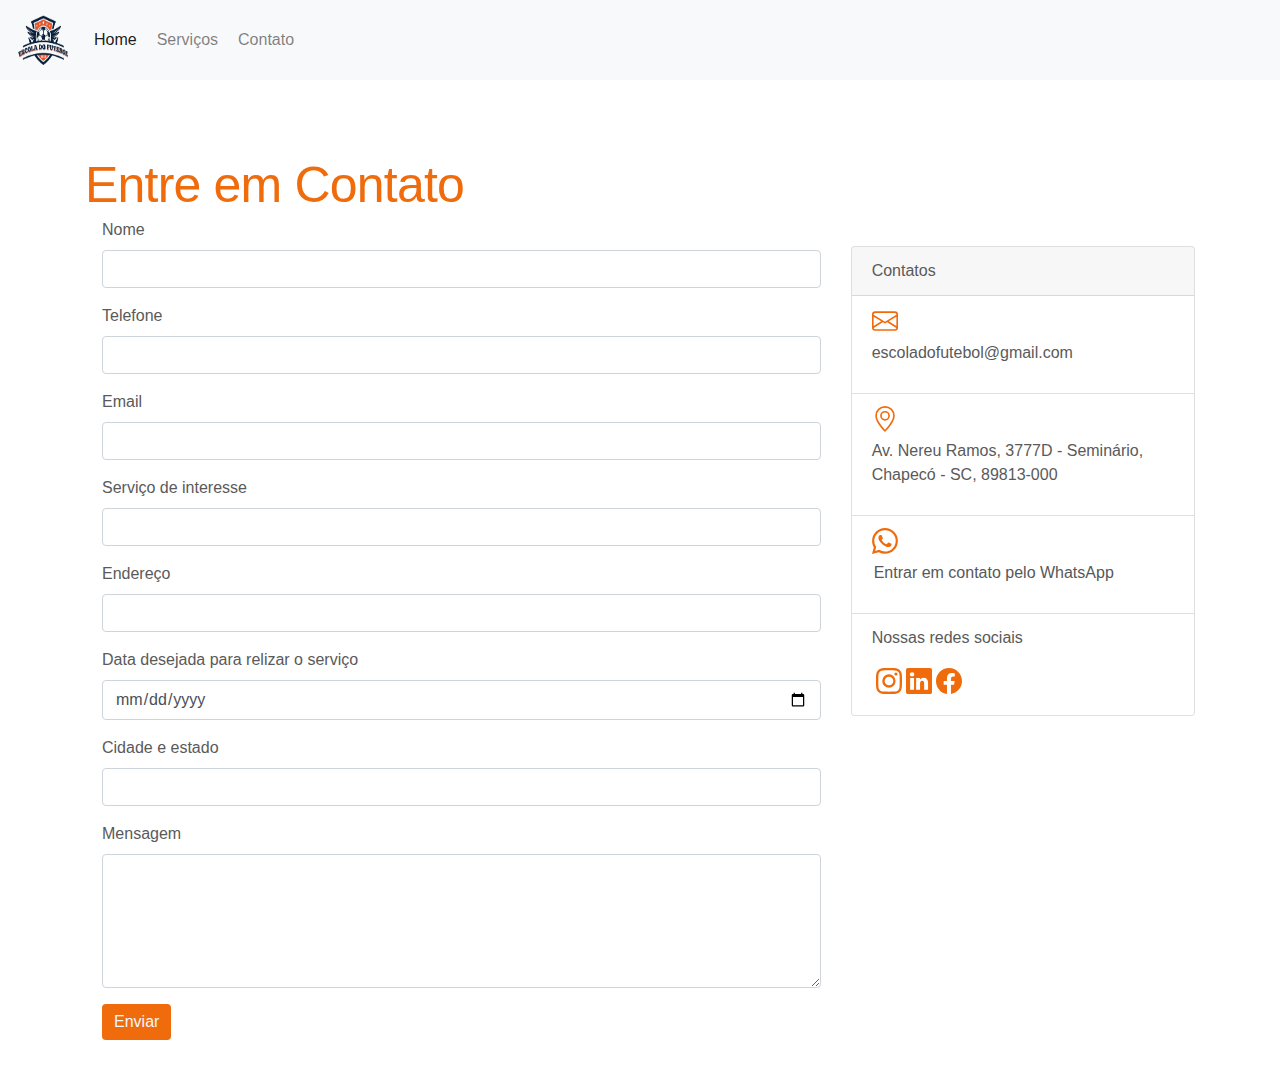
==== commit 3dec38b9: "layout adjusts" ====
--- a/contact.html
+++ b/contact.html
@@ -54,29 +54,42 @@
       <h2 class="featurette-heading">Entre em Contato</h2>
       <div class="row">
         <div class="col-lg-8">
-          <form action="#" method="post">
-            <div class="form-group">
-              <label for="nome">Nome:</label>
+          <form action="#" method="post" id="orcamento_form">
+            <div class="form-group justify-content-start">
+              <label for="nome">Nome</label>
               <input type="text" class="form-control" id="nome" name="nome" required>
             </div>
             <div class="form-group">
-              <label for="nome">Telefone:</label>
+              <label for="nome">Telefone</label>
               <input type="text" class="form-control" id="telefone" name="telefone" required>
             </div>
             <div class="form-group">
-              <label for="email">Email:</label>
+              <label for="email">Email</label>
               <input type="email" class="form-control" id="email" name="email" required>
             </div>
             <div class="form-group">
-              <label for="email">Serviço de interesse:</label>
-              <input type="email" class="form-control" id="serivco" name="servico" required>
+              <label for="email">Serviço de interesse</label>
+              <input type="email" class="form-control" id="servico_interesse" name="servico" required>
             </div>
             <div class="form-group">
-              <label for="mensagem">Mensagem:</label>
+              <label for="email">Endereço</label>
+              <input type="email" class="form-control" id="endereco" name="servico" required>
+            </div>
+            <div class="form-group">
+              <label for="email">Data desejada para relizar o serviço</label>
+              <input type="date" class="form-control" id="data" name="servico" required>
+            </div>
+            <div class="form-group">
+              <label for="email">Cidade e estado</label>
+              <input type="email" class="form-control" id="cidade" name="servico" required>
+            </div>
+            <div class="form-group">
+              <label for="mensagem">Mensagem</label>
               <textarea class="form-control" id="mensagem" name="mensagem" rows="5" required></textarea>
             </div>
-            <button type="submit" class="btn btn-primary">Enviar</button>
           </form>
+        <button type="button" class="btn btn-secondary" data-dismiss="modal" onclick="salvarOrcamento()">Enviar</button>
+          
         </div>
         <div class="col-sm-4 mt-8">
           <div class="card" style="width: 100%;">
@@ -142,5 +155,5 @@
     </div>
   </main>
 </body>
-
+<script src="app.js"></script>
 </html>